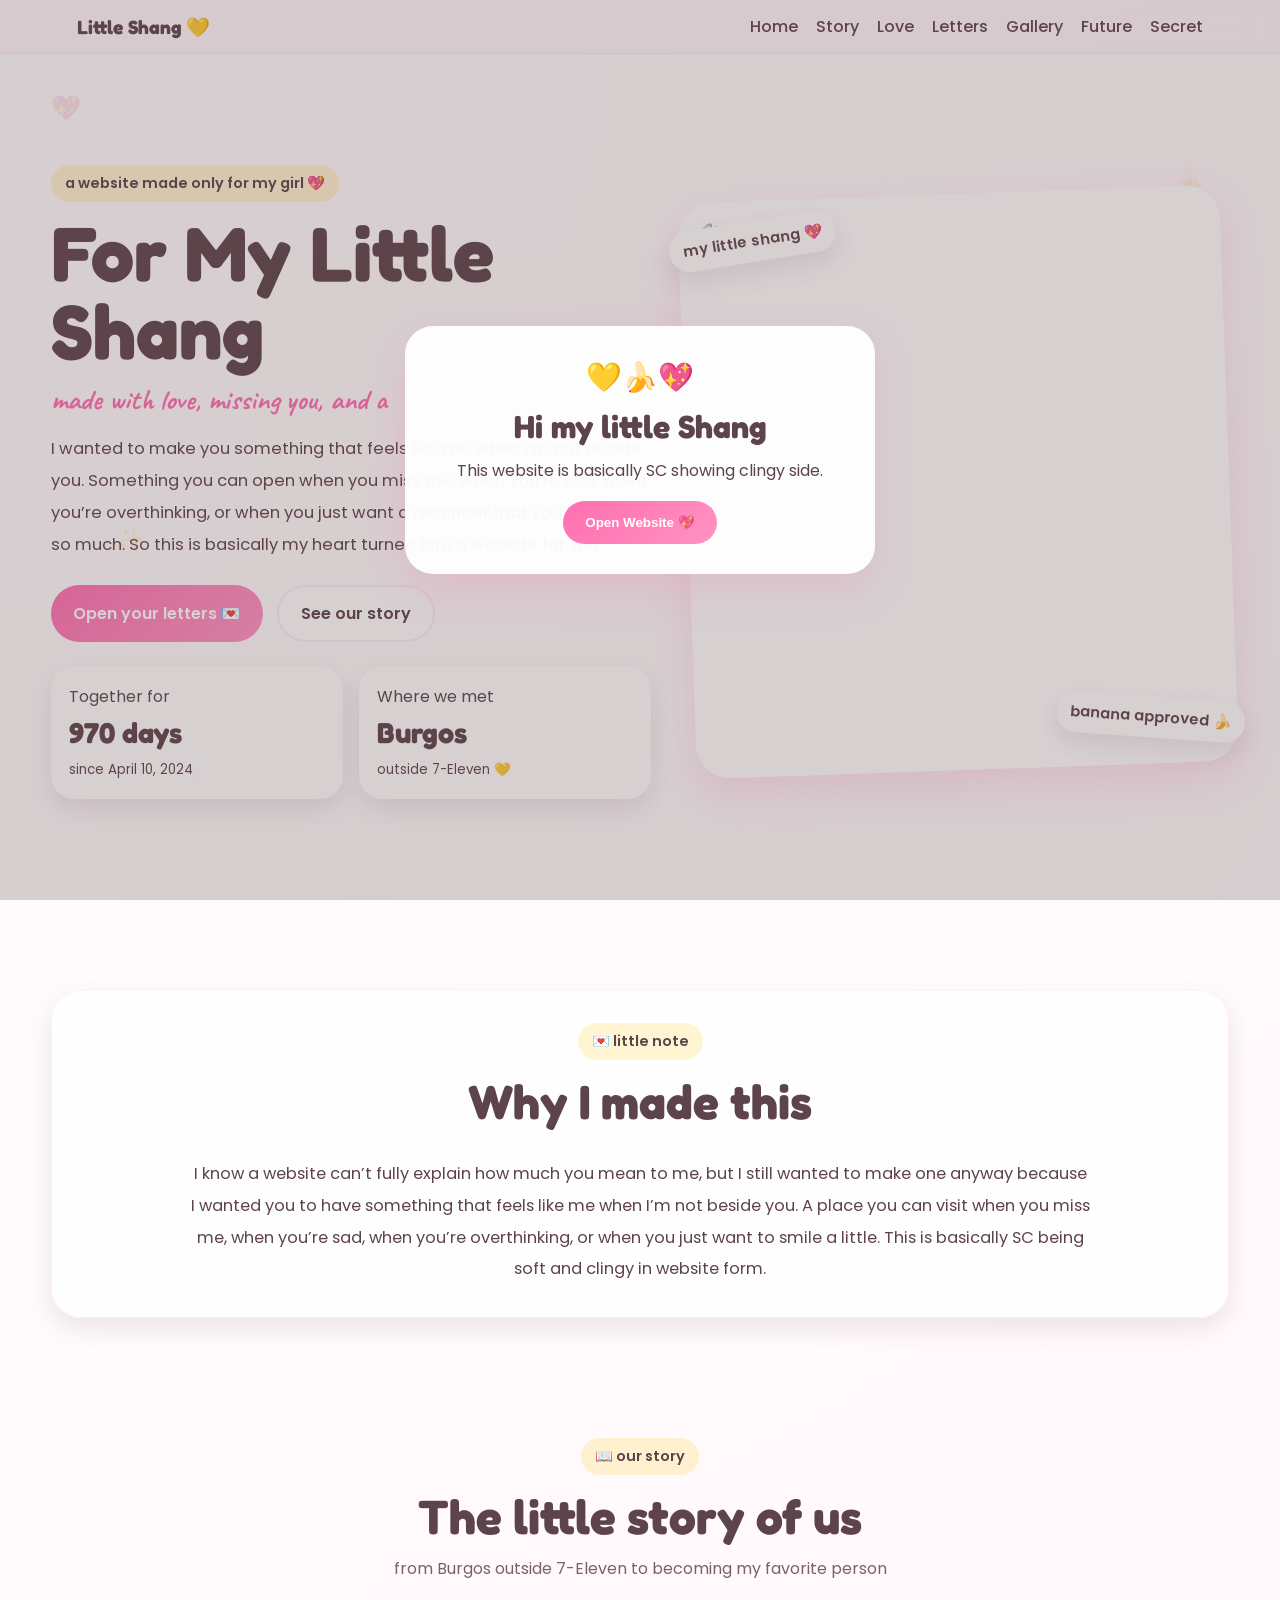
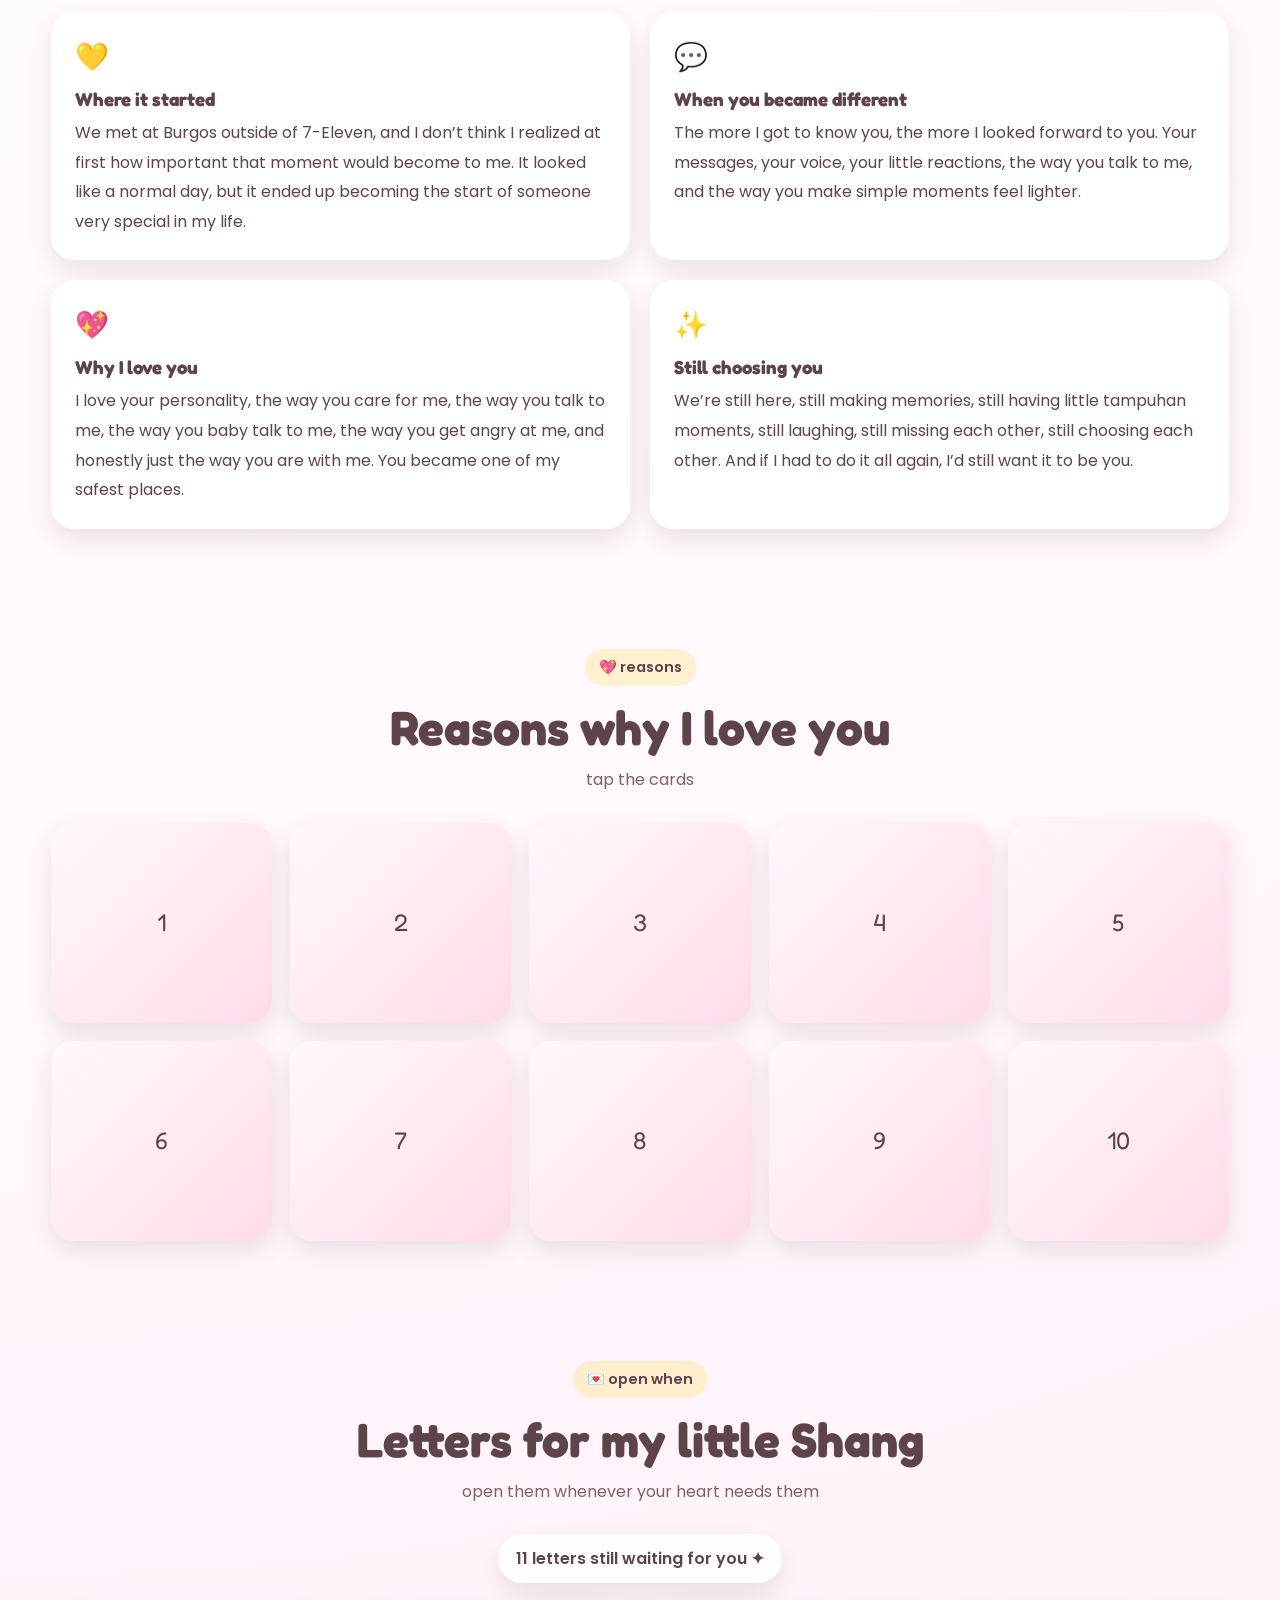
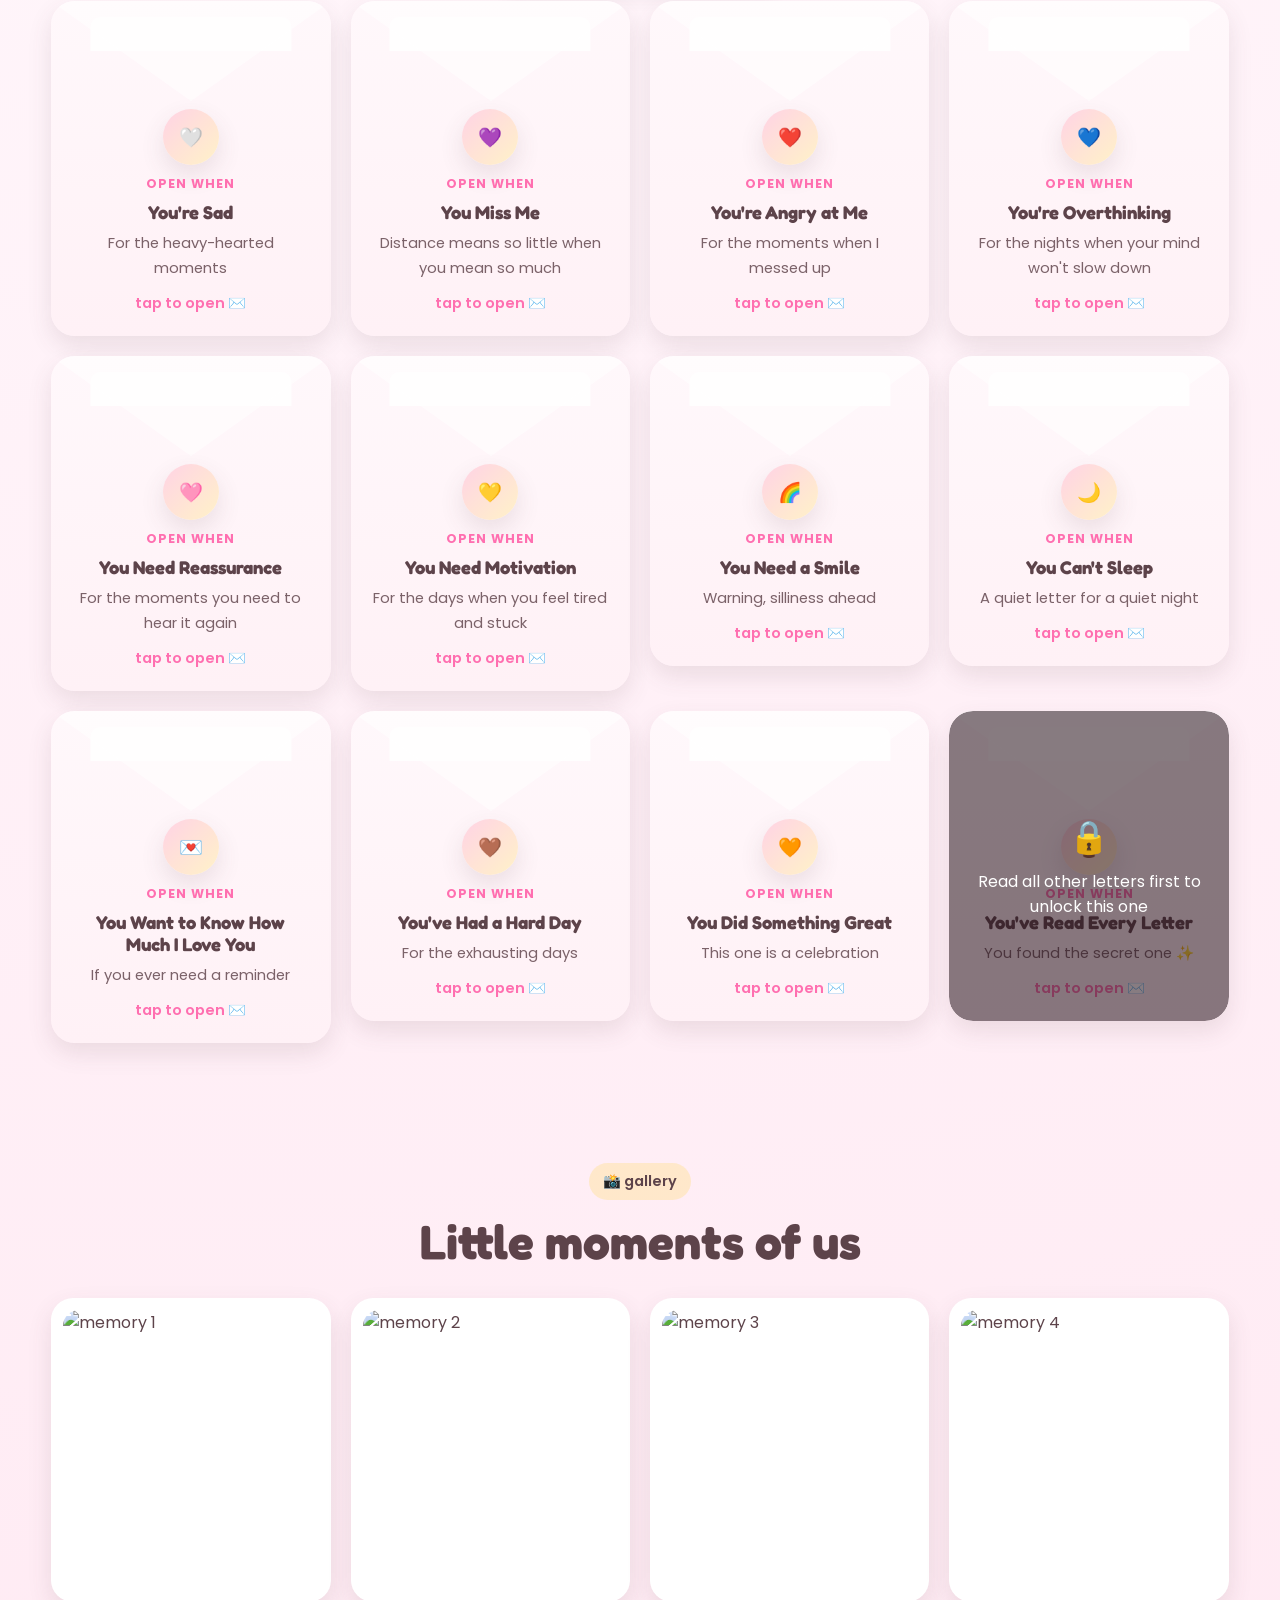
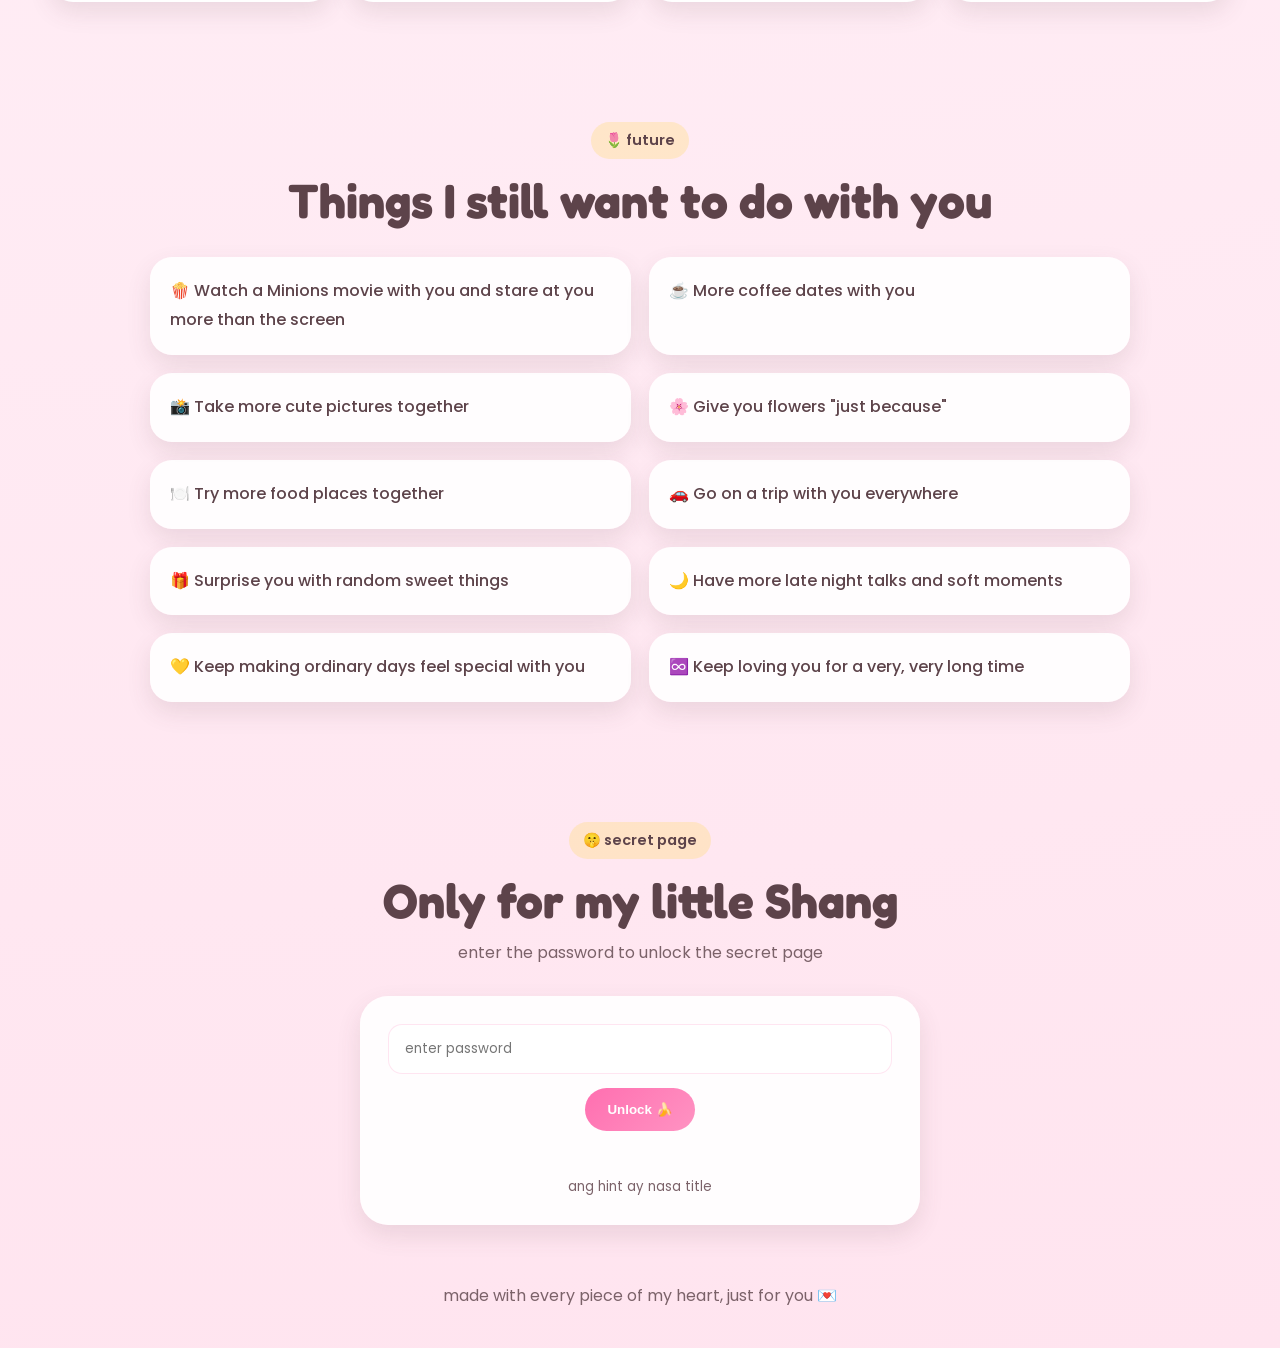
==== index.html @ d2024011 "Add files via upload" ====
<!DOCTYPE html>
<html lang="en">
<head>
  <meta charset="UTF-8" />
  <meta name="viewport" content="width=device-width, initial-scale=1.0" />
  <title>For My Little Shang 💖</title>

  <link rel="preconnect" href="https://fonts.googleapis.com">
  <link rel="preconnect" href="https://fonts.gstatic.com" crossorigin>
  <link href="https://fonts.googleapis.com/css2?family=Fredoka:wght@400;500;600;700&family=Poppins:wght@300;400;500;600;700&family=Caveat:wght@600;700&display=swap" rel="stylesheet">

  <link rel="stylesheet" href="style.css" />
</head>
<body>

  <!-- LOADER -->
  <div id="loader">
    <div class="loader-card">
      <div class="loader-emoji">💖🍌✨</div>
      <h1>For My Little Shang</h1>
      <p>loading a clingy website...</p>
      <div class="loader-bar">
        <span id="loaderProgress"></span>
      </div>
    </div>
  </div>

  <!-- floating bg -->
  <div id="falling-container"></div>
  <div class="float-item f1">💖</div>
  <div class="float-item f2">🍌</div>
  <div class="float-item f3">✨</div>
  <div class="float-item f4">💛</div>
  <div class="float-item f5">💌</div>

  <!-- popup -->
  <div class="welcome-overlay" id="welcomeOverlay">
    <div class="welcome-card">
      <div class="welcome-top">💛🍌💖</div>
      <h2>Hi my little Shang</h2>
      <p id="welcomeText">
        I made this little place for you so you can come back here whenever you miss me, need comfort, or just want to feel loved for a while.
      </p>
      <button id="openSiteBtn" class="btn btn-primary">Open Website 💖</button>
    </div>
  </div>

  <!-- NAV -->
  <header class="navbar">
    <div class="logo">Little Shang 💛</div>
    <nav>
      <a href="#home">Home</a>
      <a href="#story">Story</a>
      <a href="#love">Love</a>
      <a href="#letters">Letters</a>
      <a href="#gallery">Gallery</a>
      <a href="#future">Future</a>
      <a href="#secretGate">Secret</a>
    </nav>
  </header>

  <!-- HERO -->
  <section class="hero section" id="home">
    <div class="hero-left">
      <p class="eyebrow">a website made only for my girl 💖</p>
      <h1>For My Little Shang</h1>
      <h3 id="typedLine" class="typed-line"></h3>

      <p class="hero-text">
        I wanted to make you something that feels like me when I’m not beside you.
        Something you can open when you miss me, when you’re sad, when you’re overthinking,
        or when you just want a reminder that you’re loved so much.
        So this is basically my heart turned into a website for you.
      </p>

      <div class="hero-buttons">
        <a href="#letters" class="btn btn-primary">Open your letters 💌</a>
        <a href="#story" class="btn btn-secondary">See our story</a>
      </div>

      <div class="hero-stats">
        <div class="stat-card">
          <p>Together for</p>
          <h2 id="daysCounter">0</h2>
          <small>since April 10, 2024</small>
        </div>
        <div class="stat-card">
          <p>Where we met</p>
          <h2>Burgos</h2>
          <small>outside 7-Eleven 💛</small>
        </div>
      </div>
    </div>

    <div class="hero-right">
      <div class="hero-photo-card">
        <img src="hero.jpg" alt="Shang and SC">
        <div class="sticker s1">my little shang 💖</div>
        <div class="sticker s2">banana approved 🍌</div>
      </div>
    </div>
  </section>

  <!-- LOVE NOTE -->
  <section class="section">
    <div class="glass-note reveal">
      <div class="section-heading center">
        <span>💌 little note</span>
        <h2>Why I made this</h2>
      </div>
      <p>
        I know a website can’t fully explain how much you mean to me, but I still wanted to make one anyway
        because I wanted you to have something that feels like me when I’m not beside you.
        A place you can visit when you miss me, when you’re sad, when you’re overthinking,
        or when you just want to smile a little.
        This is basically SC being soft and clingy in website form.
      </p>
    </div>
  </section>

  <!-- STORY -->
  <section class="section" id="story">
    <div class="section-heading center">
      <span>📖 our story</span>
      <h2>The little story of us</h2>
      <p>from Burgos outside 7-Eleven to becoming my favorite person</p>
    </div>

    <div class="story-grid">
      <div class="story-card reveal">
        <div class="story-icon">💛</div>
        <h3>Where it started</h3>
        <p>
          We met at Burgos outside of 7-Eleven, and I don’t think I realized at first how important that moment would become to me.
          It looked like a normal day, but it ended up becoming the start of someone very special in my life.
        </p>
      </div>

      <div class="story-card reveal">
        <div class="story-icon">💬</div>
        <h3>When you became different</h3>
        <p>
          The more I got to know you, the more I looked forward to you. Your messages, your voice,
          your little reactions, the way you talk to me, and the way you make simple moments feel lighter.
        </p>
      </div>

      <div class="story-card reveal">
        <div class="story-icon">💖</div>
        <h3>Why I love you</h3>
        <p>
          I love your personality, the way you care for me, the way you talk to me,
          the way you baby talk to me, the way you get angry at me, and honestly
          just the way you are with me. You became one of my safest places.
        </p>
      </div>

      <div class="story-card reveal">
        <div class="story-icon">✨</div>
        <h3>Still choosing you</h3>
        <p>
          We’re still here, still making memories, still having little tampuhan moments,
          still laughing, still missing each other, still choosing each other.
          And if I had to do it all again, I’d still want it to be you.
        </p>
      </div>
    </div>
  </section>

  <!-- LOVE REASONS -->
  <section class="section" id="love">
    <div class="section-heading center">
      <span>💖 reasons</span>
      <h2>Reasons why I love you</h2>
      <p>tap the cards</p>
    </div>

    <div class="reasons-grid">
      <div class="flip-card"><div class="flip-inner"><div class="flip-front">1</div><div class="flip-back">I love your personality and the way you naturally make everything feel softer and more special.</div></div></div>
      <div class="flip-card"><div class="flip-inner"><div class="flip-front">2</div><div class="flip-back">I love the way you talk to me. Even simple conversations with you can fix my mood.</div></div></div>
      <div class="flip-card"><div class="flip-inner"><div class="flip-front">3</div><div class="flip-back">I love the way you care for me and make me feel looked after in ways I never forget.</div></div></div>
      <div class="flip-card"><div class="flip-inner"><div class="flip-front">4</div><div class="flip-back">I love your baby talk because it instantly makes me smile no matter what kind of day I’m having.</div></div></div>
      <div class="flip-card"><div class="flip-inner"><div class="flip-front">5</div><div class="flip-back">I love how real you are with me, even when you get angry at me, because it shows how much you care.</div></div></div>
      <div class="flip-card"><div class="flip-inner"><div class="flip-front">6</div><div class="flip-back">I love your little moods, habits, reactions, and all the tiny things that make you you.</div></div></div>
      <div class="flip-card"><div class="flip-inner"><div class="flip-front">7</div><div class="flip-back">I love how you make me feel wanted, loved, comforted, and at home all at once.</div></div></div>
      <div class="flip-card"><div class="flip-inner"><div class="flip-front">8</div><div class="flip-back">I love how naturally you became one of the most important people in my life.</div></div></div>
      <div class="flip-card"><div class="flip-inner"><div class="flip-front">9</div><div class="flip-back">I love the way you stay in my head all day without even trying.</div></div></div>
      <div class="flip-card"><div class="flip-inner"><div class="flip-front">10</div><div class="flip-back">I just love how you are to me, and I don’t think I’ll ever get tired of loving that.</div></div></div>
    </div>
  </section>

  <!-- LETTERS -->
  <section class="section" id="letters">
    <div class="section-heading center">
      <span>💌 open when</span>
      <h2>Letters for my little Shang</h2>
      <p>open them whenever your heart needs them</p>
    </div>

    <div class="letters-topbar">
      <p class="letters-remaining" id="lettersRemaining"></p>
    </div>

    <div class="envelopes-grid" id="envelopesGrid"></div>
  </section>

  <!-- LETTER MODAL -->
  <div class="modal-overlay" id="modal" role="dialog" aria-modal="true">
    <div class="letter-paper" id="letterPaper">
      <button class="letter-close" id="modalClose" aria-label="Close">✕</button>
      <p class="letter-date" id="letterDate"></p>
      <span class="letter-emoji" id="letterEmoji"></span>
      <h2 class="letter-heading" id="modalHeading"></h2>
      <div class="letter-body" id="letterBody"></div>
      <p class="letter-sign" id="letterSign"></p>
      <p class="letter-ps" id="letterPs"></p>
    </div>
  </div>

  <!-- GALLERY -->
  <section class="section" id="gallery">
    <div class="section-heading center">
      <span>📸 gallery</span>
      <h2>Little moments of us</h2>
      
    </div>

    <div class="gallery-grid">
      <div class="photo-card reveal"><img src="gallery1.jpg" alt="memory 1"></div>
      <div class="photo-card reveal"><img src="gallery2.jpg" alt="memory 2"></div>
      <div class="photo-card reveal"><img src="gallery3.jpg" alt="memory 3"></div>
      <div class="photo-card reveal"><img src="gallery4.jpg" alt="memory 4"></div>
    </div>
  </section>

  <!-- LIGHTBOX -->
  <div class="lightbox" id="lightbox">
    <button class="lightbox-close" id="lightboxClose">&times;</button>
    <img id="lightboxImg" src="" alt="preview">
  </div>

  <!-- FUTURE -->
  <section class="section" id="future">
    <div class="section-heading center">
      <span>🌷 future</span>
      <h2>Things I still want to do with you</h2>
    </div>

    <div class="future-grid">
      <div class="future-card">🍿 Watch a Minions movie with you and stare at you more than the screen</div>
      <div class="future-card">☕ More coffee dates with you</div>
      <div class="future-card">📸 Take more cute pictures together</div>
      <div class="future-card">🌸 Give you flowers "just because"</div>
      <div class="future-card">🍽️ Try more food places together</div>
      <div class="future-card">🚗 Go on a trip with you everywhere</div>
      <div class="future-card">🎁 Surprise you with random sweet things</div>
      <div class="future-card">🌙 Have more late night talks and soft moments</div>
      <div class="future-card">💛 Keep making ordinary days feel special with you</div>
      <div class="future-card">♾️ Keep loving you for a very, very long time</div>
    </div>
  </section>

  <!-- SECRET GATE -->
  <section class="section" id="secretGate">
    <div class="section-heading center">
      <span>🤫 secret page</span>
      <h2>Only for my little Shang</h2>
      <p>enter the password to unlock the secret page</p>
    </div>

    <div class="secret-gate reveal">
      <input type="password" id="secretPassword" placeholder="enter password">
      <button id="unlockSecretBtn" class="btn btn-primary">Unlock 🍌</button>
      <p id="secretMessage"></p>
      <small class="hint">ang hint ay nasa title</small>
    </div>
  </section>

  <footer class="footer">
    <p>made with every piece of my heart, just for you 💌</p>
  </footer>

  <script src="script.js"></script>
</body>
</html>
---- style.css ----
:root{
  --bg1:#fff8fc;
  --bg2:#ffe4ef;
  --pink:#ff6fb0;
  --pink2:#ff93c2;
  --pink3:#ffd7e7;
  --pink4:#fff0f6;
  --yellow:#ffd84d;
  --yellow2:#fff1a3;
  --brown:#5d434a;
  --brown2:#7b6269;
  --white:#ffffff;
  --shadow:0 16px 40px rgba(255,111,176,.18);
  --shadow-soft:0 10px 24px rgba(93,67,74,.12);
  --radius-xl:32px;
  --radius-lg:24px;
  --radius-md:18px;
}

*{margin:0;padding:0;box-sizing:border-box}
html{scroll-behavior:smooth}
body{
  font-family:'Poppins',sans-serif;
  color:var(--brown);
  background:
    radial-gradient(circle at top left,#fffdfd 0%,var(--bg1) 40%,var(--bg2) 100%);
  overflow-x:hidden;
  min-height:100vh;
  position:relative;
  cursor: url('data:image/svg+xml;utf8,<svg xmlns="http://www.w3.org/2000/svg" width="32" height="32" viewBox="0 0 24 24"><path fill="%23e91e63" d="M12 21.35l-1.45-1.32C5.4 15.36 2 12.28 2 8.5 2 5.42 4.42 3 7.5 3c1.74 0 3.41.81 4.5 2.09C13.09 3.81 14.76 3 16.5 3 19.58 3 22 5.42 22 8.5c0 3.78-3.4 6.86-8.55 11.54L12 21.35z"/></svg>') 16 16, auto;
}

/* loader */
#loader{
  position:fixed;
  inset:0;
  background:linear-gradient(135deg,#fff8fc,#ffe7f2);
  display:flex;
  align-items:center;
  justify-content:center;
  z-index:3000;
  transition:.45s ease;
}
#loader.hide{opacity:0;visibility:hidden}
.loader-card{
  width:min(420px,90%);
  background:rgba(255,255,255,.95);
  box-shadow:var(--shadow);
  border-radius:28px;
  padding:30px 24px;
  text-align:center;
}
.loader-emoji{font-size:2rem;margin-bottom:10px}
.loader-card h1{
  font-family:'Fredoka',sans-serif;
  font-size:2rem;
  margin-bottom:8px;
}
.loader-card p{margin-bottom:18px}
.loader-bar{
  width:100%;
  height:12px;
  background:#ffe8f1;
  border-radius:999px;
  overflow:hidden;
}
.loader-bar span{
  display:block;
  width:0%;
  height:100%;
  background:linear-gradient(90deg,var(--pink),var(--yellow));
  border-radius:999px;
}

/* welcome popup */
.welcome-overlay{
  position:fixed;
  inset:0;
  background:rgba(93,67,74,.25);
  display:flex;
  align-items:center;
  justify-content:center;
  z-index:2000;
  padding:20px;
}
.welcome-card{
  width:min(470px,100%);
  background:rgba(255,255,255,.96);
  box-shadow:var(--shadow);
  border-radius:28px;
  padding:30px 24px;
  text-align:center;
}
.welcome-top{font-size:1.8rem;margin-bottom:8px}
.welcome-card h2{
  font-family:'Fredoka',sans-serif;
  font-size:2rem;
  margin-bottom:10px;
}
.welcome-card p{line-height:1.85;margin-bottom:16px}

/* floating bg */
#falling-container{
  position:fixed;
  inset:0;
  pointer-events:none;
  overflow:hidden;
  z-index:0;
}
.float-item{
  position:fixed;
  opacity:.16;
  pointer-events:none;
  z-index:0;
  font-size:24px;
  animation:floatY 7s ease-in-out infinite;
}
.f1{top:10%;left:4%}
.f2{top:18%;right:6%;animation-delay:1s}
.f3{top:58%;left:9%;animation-delay:2s}
.f4{bottom:18%;right:9%;animation-delay:3s}
.f5{bottom:12%;left:14%;animation-delay:1.4s}

.fall{
  position:absolute;
  top:-30px;
  opacity:.65;
  animation:fallDown linear forwards;
}

@keyframes floatY{
  0%,100%{transform:translateY(0) rotate(0)}
  50%{transform:translateY(-16px) rotate(7deg)}
}
@keyframes fallDown{
  to{
    transform:translateY(110vh) rotate(360deg);
    opacity:.15;
  }
}

/* nav */
.navbar{
  position:sticky;
  top:0;
  z-index:100;
  display:flex;
  justify-content:space-between;
  align-items:center;
  gap:18px;
  padding:14px 6%;
  background:rgba(255,245,250,.82);
  backdrop-filter:blur(12px);
  border-bottom:1px solid rgba(255,111,176,.12);
}
.logo{
  font-family:'Fredoka',sans-serif;
  font-size:1.2rem;
  font-weight:700;
}
.navbar nav{
  display:flex;
  flex-wrap:wrap;
  gap:18px;
}
.navbar nav a{
  text-decoration:none;
  color:var(--brown);
  font-weight:500;
}
.navbar nav a:hover{color:var(--pink)}

/* generic */
.section{
  width:min(1180px,92%);
  margin:0 auto;
  padding:90px 0 30px;
  position:relative;
  z-index:1;
}
.section-heading{margin-bottom:28px}
.section-heading.center{text-align:center}
.section-heading span,.eyebrow{
  display:inline-block;
  padding:8px 14px;
  border-radius:999px;
  background:rgba(255,216,77,.25);
  font-weight:600;
  font-size:.9rem;
  margin-bottom:12px;
}
.section-heading h2{
  font-family:'Fredoka',sans-serif;
  font-size:clamp(2rem,4vw,3rem);
  margin-bottom:10px;
}
.section-heading p{
  max-width:720px;
  margin:0 auto;
  line-height:1.8;
  color:var(--brown2);
}
.btn{
  border:none;
  text-decoration:none;
  cursor:pointer;
  padding:14px 22px;
  border-radius:999px;
  font-weight:600;
  transition:.2s ease;
  display:inline-flex;
  align-items:center;
  justify-content:center;
}
.btn:hover{transform:translateY(-2px)}
.btn-primary{
  background:linear-gradient(135deg,var(--pink),var(--pink2));
  color:#fff;
}
.btn-secondary{
  background:#fff;
  color:var(--brown);
  border:2px solid rgba(255,111,176,.14);
}

/* hero */
.hero{
  min-height:94vh;
  display:grid;
  grid-template-columns:1.05fr .95fr;
  gap:36px;
  align-items:center;
  padding-top:40px;
}
.hero-left h1{
  font-family:'Fredoka',sans-serif;
  font-size:clamp(3rem,6vw,5rem);
  line-height:1.02;
  margin-bottom:10px;
}
.typed-line{
  min-height:38px;
  color:var(--pink);
  font-family:'Caveat',cursive;
  font-size:1.8rem;
  margin-bottom:14px;
}
.hero-text{
  line-height:1.95;
  font-size:1.03rem;
  max-width:680px;
}
.hero-buttons{
  display:flex;
  flex-wrap:wrap;
  gap:14px;
  margin:24px 0;
}
.hero-stats{
  display:flex;
  flex-wrap:wrap;
  gap:16px;
}
.stat-card{
  flex:1 1 220px;
  background:rgba(255,255,255,.88);
  box-shadow:var(--shadow-soft);
  border-radius:24px;
  padding:18px;
}
.stat-card h2{
  font-family:'Fredoka',sans-serif;
  font-size:1.8rem;
  margin:6px 0;
}
.hero-photo-card{
  position:relative;
  background:rgba(255,255,255,.88);
  padding:18px;
  border-radius:34px;
  box-shadow:var(--shadow);
  transform:rotate(-2deg);
}
.hero-photo-card img{
  width:100%;
  height:540px;
  object-fit:cover;
  display:block;
  border-radius:24px;
}
.sticker{
  position:absolute;
  background:#fff;
  box-shadow:var(--shadow-soft);
  border-radius:999px;
  padding:10px 14px;
  font-size:.92rem;
  font-weight:600;
}
.s1{top:20px;left:-10px;transform:rotate(-7deg)}
.s2{bottom:26px;right:-8px;transform:rotate(6deg)}

/* glass note */
.glass-note{
  background:rgba(255,255,255,.8);
  border:1px solid rgba(255,111,176,.1);
  box-shadow:var(--shadow-soft);
  border-radius:30px;
  padding:32px;
}
.glass-note p{
  line-height:1.95;
  font-size:1.02rem;
  text-align:center;
  max-width:900px;
  margin:0 auto;
}

/* story */
.story-grid{
  display:grid;
  grid-template-columns:repeat(2,1fr);
  gap:20px;
}
.story-card{
  background:rgba(255,255,255,.9);
  box-shadow:var(--shadow-soft);
  border-radius:24px;
  padding:24px;
}
.story-icon{font-size:1.7rem;margin-bottom:10px}
.story-card h3{
  font-family:'Fredoka',sans-serif;
  margin-bottom:8px;
}
.story-card p{line-height:1.85}

/* reasons */
.reasons-grid{
  display:grid;
  grid-template-columns:repeat(5,1fr);
  gap:18px;
}
.flip-card{perspective:1000px;min-height:200px;cursor:pointer}
.flip-inner{
  position:relative;
  width:100%;
  height:100%;
  min-height:200px;
  transition:transform .7s;
  transform-style:preserve-3d;
}
.flip-card.flipped .flip-inner{transform:rotateY(180deg)}
.flip-front,.flip-back{
  position:absolute;
  inset:0;
  border-radius:22px;
  padding:20px;
  display:flex;
  align-items:center;
  justify-content:center;
  text-align:center;
  backface-visibility:hidden;
  box-shadow:var(--shadow-soft);
}
.flip-front{
  background:linear-gradient(135deg,#fff8fb,#ffdceb);
  font-family:'Fredoka',sans-serif;
  font-size:1.5rem;
}
.flip-back{
  background:#fff;
  transform:rotateY(180deg);
  line-height:1.75;
  font-weight:500;
  font-size:.95rem;
}

/* letters */
.letters-topbar{
  display:flex;
  justify-content:center;
  margin-bottom:18px;
}
.letters-remaining{
  background:rgba(255,255,255,.85);
  box-shadow:var(--shadow-soft);
  padding:12px 18px;
  border-radius:999px;
  font-weight:600;
}

/* envelopes */
.envelopes-grid{
  display:grid;
  grid-template-columns:repeat(4,1fr);
  gap:20px;
}
.envelope-card{
  position:relative;
  cursor:pointer;
  transition:.25s ease;
  min-height:250px;
  outline:none;
}
.envelope-card:hover{transform:translateY(-6px)}
.envelope-inner{
  position:relative;
  min-height:250px;
  border-radius:24px;
  padding:22px;
  box-shadow:var(--shadow-soft);
  overflow:hidden;
  background:linear-gradient(180deg,#fff8fb,#fff1f6);
}
.env-letter-peek{
  position:absolute;
  top:16px;
  left:50%;
  transform:translateX(-50%);
  width:72%;
  height:34px;
  background:rgba(255,255,255,.85);
  border-radius:10px 10px 0 0;
}
.env-flap-css{
  position:absolute;
  left:0; right:0; top:0;
  margin:auto;
  width:0;height:0;
  border-left:140px solid transparent;
  border-right:140px solid transparent;
  border-top:100px solid rgba(255,255,255,.58);
  transform-origin:top center;
  transition:.4s ease;
}
.envelope-card.is-opening .env-flap-css{
  transform:rotateX(180deg);
}
.env-body{
  position:relative;
  z-index:2;
  padding-top:86px;
}
.env-wax{
  width:56px;height:56px;
  border-radius:50%;
  margin:0 auto 10px;
  display:grid;
  place-items:center;
  font-size:1.2rem;
  background:linear-gradient(135deg,#ffd3e5,#fff2c8);
  box-shadow:var(--shadow-soft);
}
.env-label{
  text-align:center;
  font-size:.78rem;
  letter-spacing:.08em;
  text-transform:uppercase;
  color:var(--pink);
  font-weight:700;
  margin-bottom:8px;
}
.env-title{
  text-align:center;
  font-family:'Fredoka',sans-serif;
  font-size:1.15rem;
  margin-bottom:8px;
}
.env-teaser{
  text-align:center;
  line-height:1.7;
  color:var(--brown2);
  font-size:.92rem;
}
.env-click-hint{
  display:block;
  text-align:center;
  margin-top:12px;
  font-size:.9rem;
  font-weight:600;
  color:var(--pink);
}
.env-opened-stamp{
  position:absolute;
  top:12px;right:12px;
  background:rgba(255,111,176,.9);
  color:#fff;
  padding:4px 10px;
  border-radius:999px;
  font-size:.74rem;
  display:none;
}
.envelope-card.is-opened .env-opened-stamp{display:block}
.envelope-card.is-opened .envelope-inner{filter:saturate(.92) brightness(.98)}

.env-locked{
  position:absolute;
  inset:0;
  background:rgba(38,18,27,.55);
  display:flex;
  flex-direction:column;
  align-items:center;
  justify-content:center;
  gap:8px;
  border-radius:24px;
  z-index:5;
  transition:.35s ease;
}
.env-locked-icon{font-size:2rem}
.env-locked-text{
  color:#fff;
  text-align:center;
  padding:0 18px;
  line-height:1.6;
}

/* modal */
.modal-overlay{
  position:fixed;
  inset:0;
  background:rgba(0,0,0,.62);
  backdrop-filter:blur(8px);
  display:flex;
  align-items:center;
  justify-content:center;
  padding:20px;
  opacity:0;
  pointer-events:none;
  transition:.35s ease;
  z-index:1200;
}
.modal-overlay.active{
  opacity:1;
  pointer-events:all;
}
.letter-paper{
  width:min(760px,100%);
  max-height:88vh;
  overflow-y:auto;
  background:#fffdfd;
  border-radius:28px;
  box-shadow:var(--shadow);
  padding:32px 28px;
  position:relative;
  transform:translateY(30px) scale(.96);
  transition:.35s ease;
}
.modal-overlay.active .letter-paper{
  transform:translateY(0) scale(1);
}
.letter-close{
  position:absolute;
  top:12px;
  right:16px;
  border:none;
  background:transparent;
  font-size:2rem;
  cursor:pointer;
}
.letter-date{
  color:var(--brown2);
  margin-bottom:10px;
}
.letter-emoji{
  font-size:2rem;
  display:block;
  margin-bottom:10px;
}
.letter-heading{
  font-family:'Fredoka',sans-serif;
  font-size:2rem;
  margin-bottom:14px;
}
.letter-quote{
  padding:14px 18px;
  border-radius:18px;
  background:#fff6fa;
  color:var(--pink);
  font-style:italic;
  margin-bottom:16px;
}
.letter-body p{
  line-height:1.95;
  margin-bottom:14px;
}
.letter-sign{
  margin-top:18px;
  font-family:'Fredoka',sans-serif;
  font-weight:700;
}
.letter-ps{
  margin-top:12px;
  color:var(--brown2);
  line-height:1.8;
}

/* gallery */
.gallery-grid{
  display:grid;
  grid-template-columns:repeat(4,1fr);
  gap:20px;
}
.photo-card{
  background:#fff;
  border-radius:22px;
  padding:12px;
  box-shadow:var(--shadow-soft);
  cursor:pointer;
  transition:.25s ease;
}
.photo-card:hover{transform:translateY(-5px) rotate(1deg)}
.photo-card img{
  width:100%;
  height:280px;
  object-fit:cover;
  display:block;
  border-radius:16px;
}
.lightbox{
  position:fixed;
  inset:0;
  background:rgba(0,0,0,.78);
  display:none;
  align-items:center;
  justify-content:center;
  padding:20px;
  z-index:1300;
}
.lightbox.show{display:flex}
.lightbox img{
  max-width:min(95vw,900px);
  max-height:88vh;
  border-radius:20px;
}
.lightbox-close{
  position:absolute;
  top:16px;
  right:24px;
  border:none;
  background:transparent;
  color:#fff;
  font-size:2.3rem;
  cursor:pointer;
}

/* future */
.future-grid{
  display:grid;
  grid-template-columns:repeat(2,1fr);
  gap:18px;
  max-width:980px;
  margin:0 auto;
}
.future-card{
  background:rgba(255,255,255,.9);
  box-shadow:var(--shadow-soft);
  border-radius:22px;
  padding:20px;
  line-height:1.8;
  font-weight:500;
  transition:.2s ease;
}
.future-card:hover{transform:translateY(-4px)}

/* secret gate */
.secret-gate{
  max-width:560px;
  margin:0 auto;
  background:rgba(255,255,255,.9);
  box-shadow:var(--shadow-soft);
  border-radius:28px;
  padding:28px;
  text-align:center;
}
.secret-gate input{
  width:100%;
  padding:14px 16px;
  border-radius:14px;
  border:1px solid rgba(255,111,176,.18);
  outline:none;
  margin-bottom:14px;
  font-family:'Poppins',sans-serif;
}
.secret-gate #secretMessage{
  margin-top:14px;
  min-height:24px;
  font-weight:500;
}
.hint{display:block;margin-top:8px;color:var(--brown2)}

/* footer */
.footer{
  padding:28px 20px 40px;
  text-align:center;
  color:var(--brown2);
}

/* secret page */
.secret-page{min-height:100vh}
.secret-wrap{
  width:min(980px,92%);
  margin:0 auto;
  padding:60px 0;
}
.secret-main{
  background:rgba(255,255,255,.92);
  box-shadow:var(--shadow);
  border-radius:34px;
  padding:34px;
  text-align:center;
}
.secret-main h1{
  font-family:'Fredoka',sans-serif;
  font-size:clamp(2.2rem,5vw,4rem);
  margin-bottom:10px;
}
.secret-sub{
  max-width:720px;
  margin:0 auto 24px;
  line-height:1.8;
}
.secret-image{
  width:min(100%,540px);
  height:360px;
  object-fit:cover;
  border-radius:24px;
  display:block;
  margin:0 auto 26px;
}
.secret-letter-box{
  background:#fffafc;
  border-radius:24px;
  padding:28px;
  box-shadow:var(--shadow-soft);
  text-align:left;
  margin-bottom:28px;
}
.secret-letter-box h2{
  font-family:'Fredoka',sans-serif;
  margin-bottom:12px;
}
.secret-letter-box p{line-height:1.9}
.coupon-grid{
  display:grid;
  grid-template-columns:repeat(3,1fr);
  gap:18px;
  margin-bottom:26px;
}
.coupon-card{
  background:linear-gradient(135deg,#fff8fb,#fff2c8);
  border-radius:22px;
  box-shadow:var(--shadow-soft);
  padding:22px;
}
.coupon-card h3{
  font-family:'Fredoka',sans-serif;
  margin-bottom:8px;
}
.coupon-card p{line-height:1.75}

/* reveal */
.reveal{
  opacity:0;
  transform:translateY(26px);
  transition:.7s ease;
}
.reveal.show{
  opacity:1;
  transform:translateY(0);
}

/* sparks */
.spark{
  position:fixed;
  z-index:1500;
  pointer-events:none;
  animation:sparkFly .9s ease forwards;
}
@keyframes sparkFly{
  0%{transform:translate(0,0) scale(.8);opacity:1}
  100%{transform:translate(var(--dx),var(--dy)) scale(1.4);opacity:0}
}

/* responsive */
@media (max-width:1100px){
  .reasons-grid{grid-template-columns:repeat(3,1fr)}
  .envelopes-grid{grid-template-columns:repeat(3,1fr)}
}
@media (max-width:980px){
  .hero{grid-template-columns:1fr}
  .gallery-grid{grid-template-columns:repeat(2,1fr)}
  .story-grid{grid-template-columns:1fr}
}
@media (max-width:860px){
  .future-grid,.coupon-grid,.reasons-grid,.envelopes-grid{grid-template-columns:repeat(2,1fr)}
}
@media (max-width:760px){
  .navbar{
    flex-direction:column;
    gap:10px;
    padding:14px 5%;
  }
  .navbar nav{justify-content:center;gap:12px}
  .gallery-grid,.future-grid,.coupon-grid,.reasons-grid,.envelopes-grid{grid-template-columns:1fr}
  .hero-photo-card img{height:400px}
  .section{padding-top:70px}
  .glass-note,.secret-main,.secret-gate,.letter-paper{padding:24px}
}
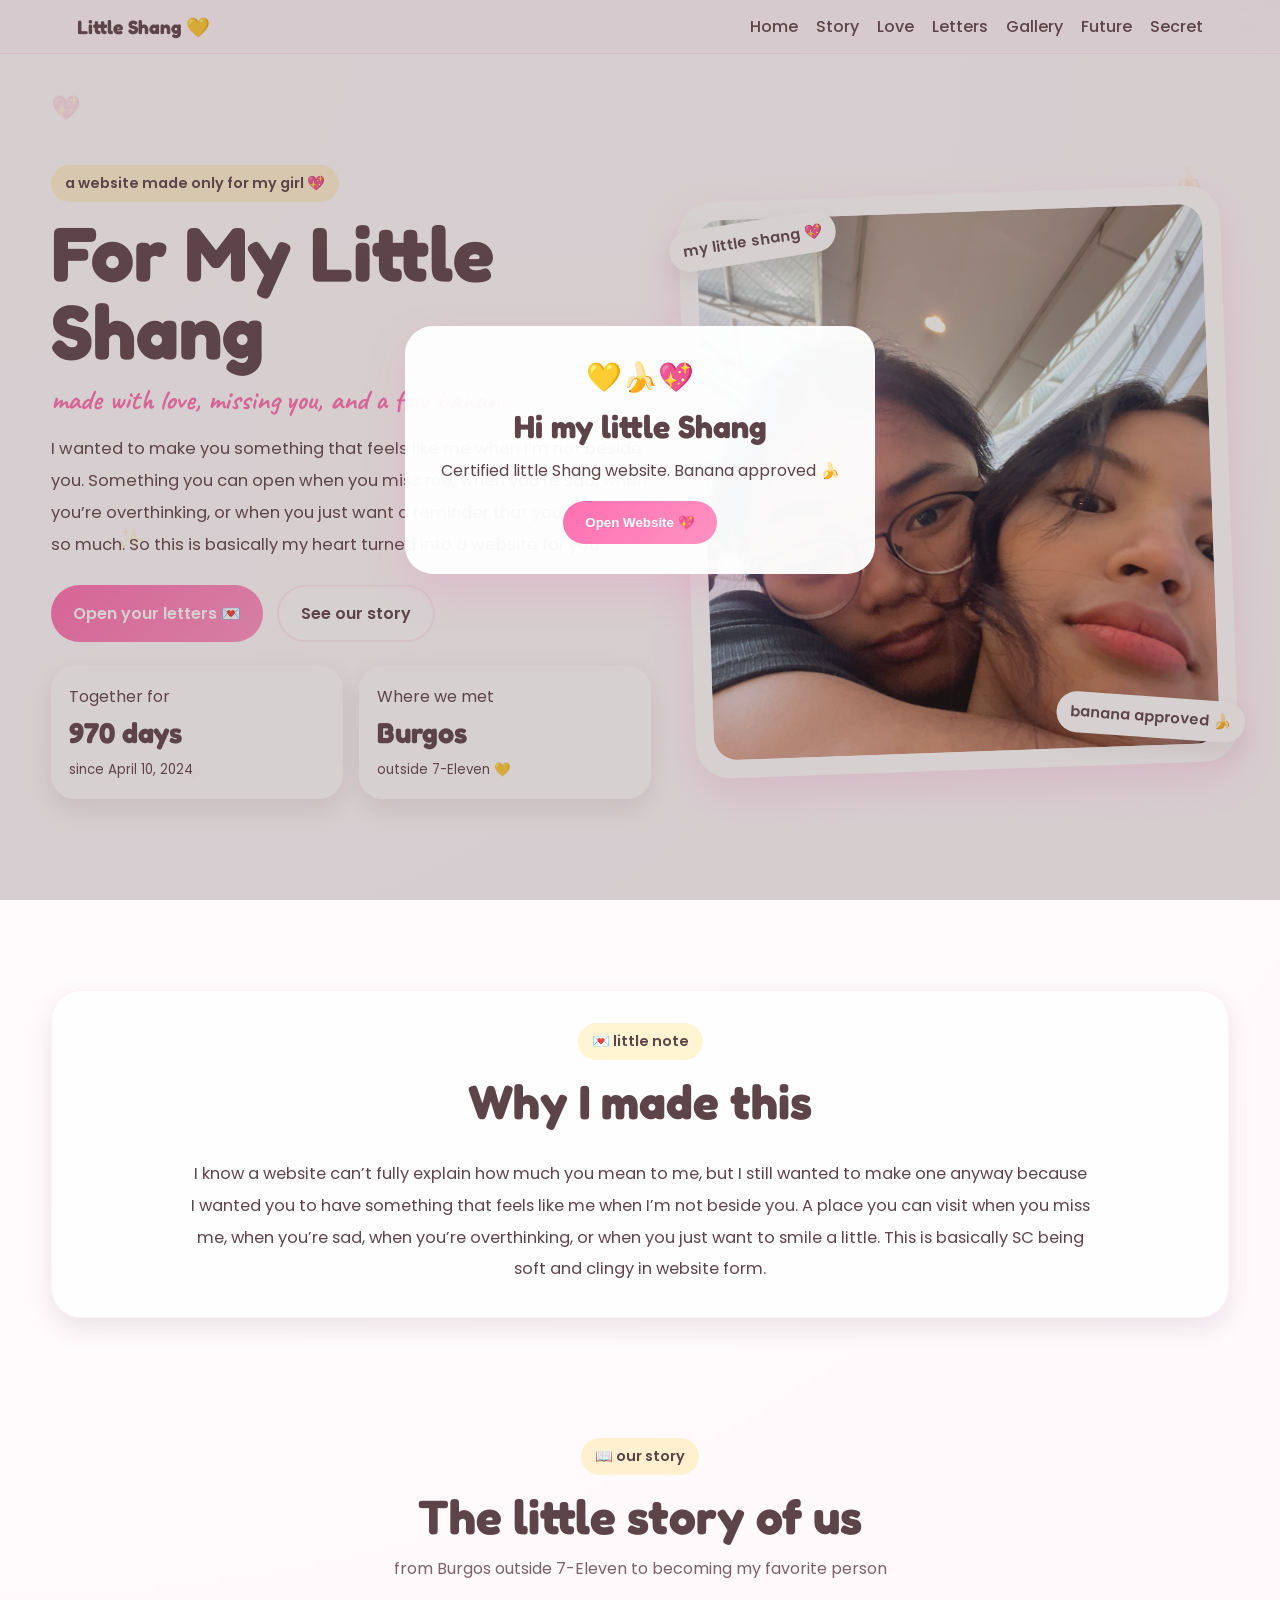
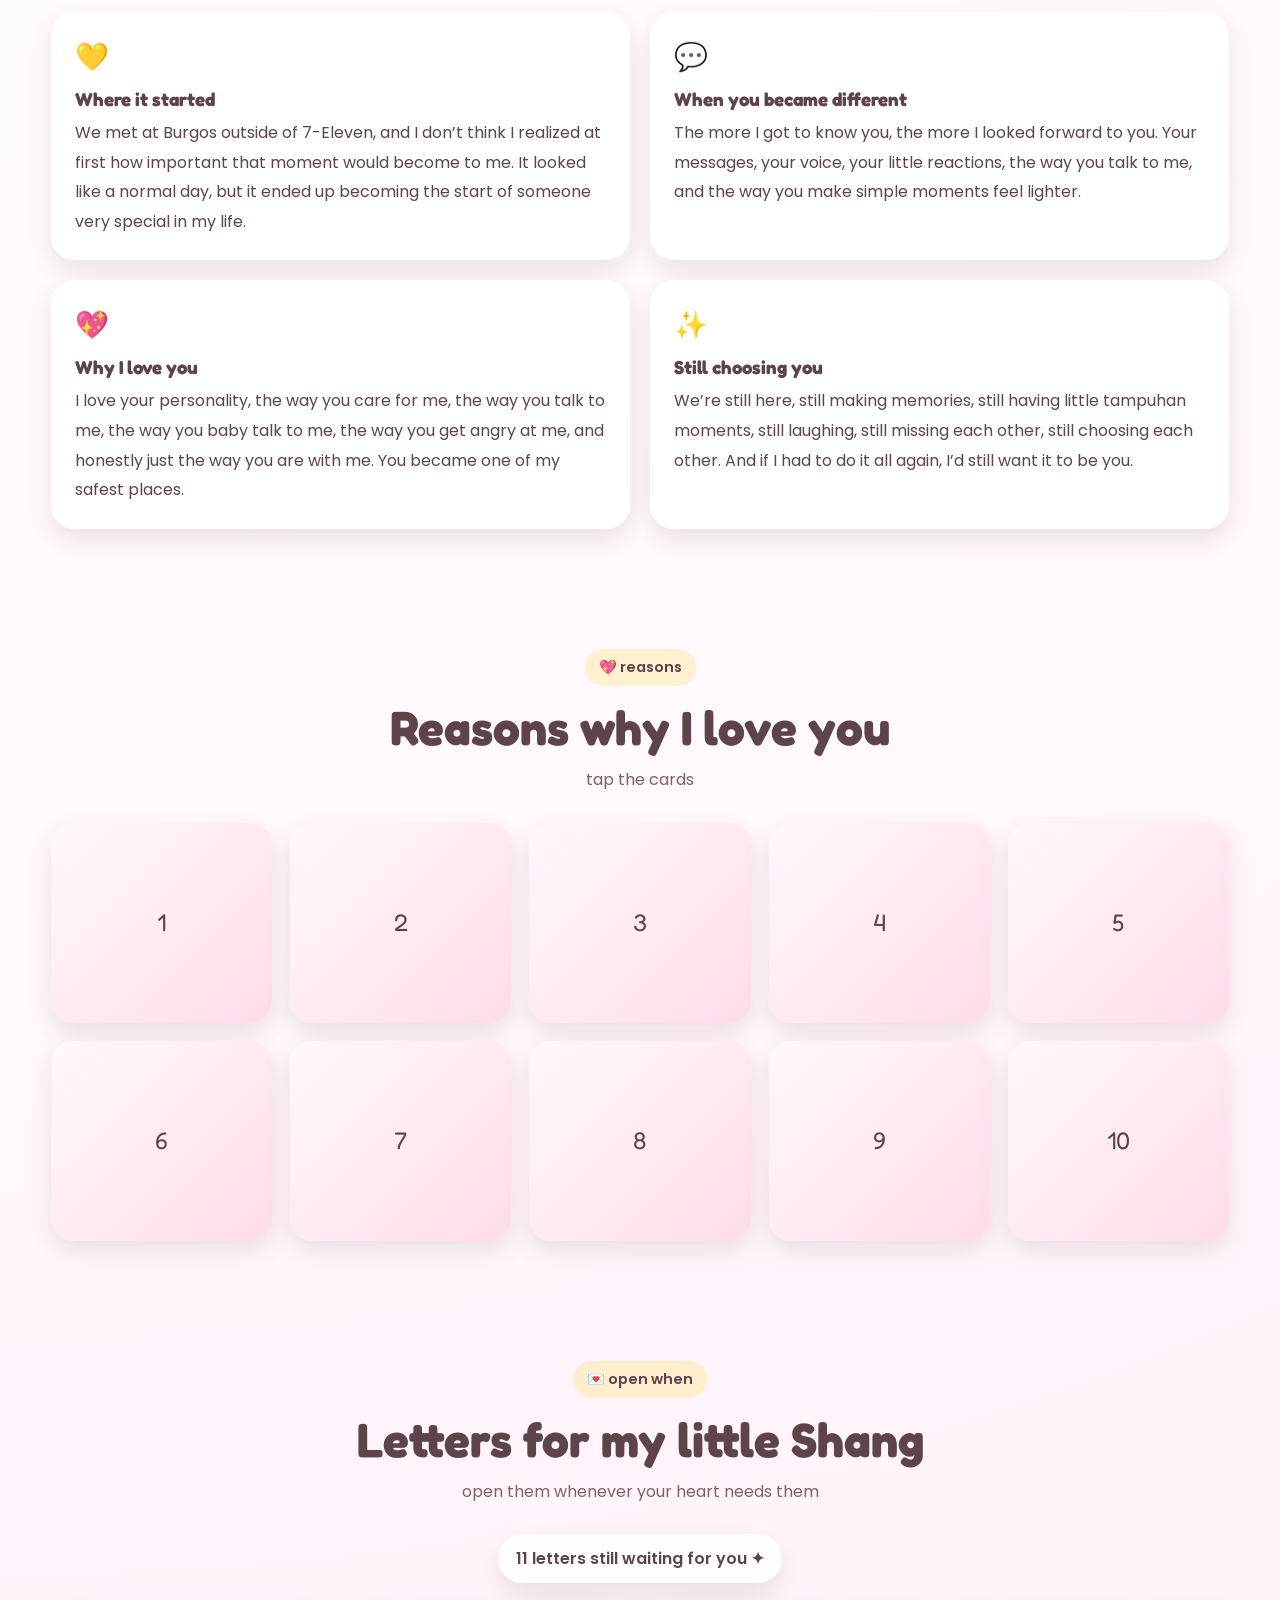
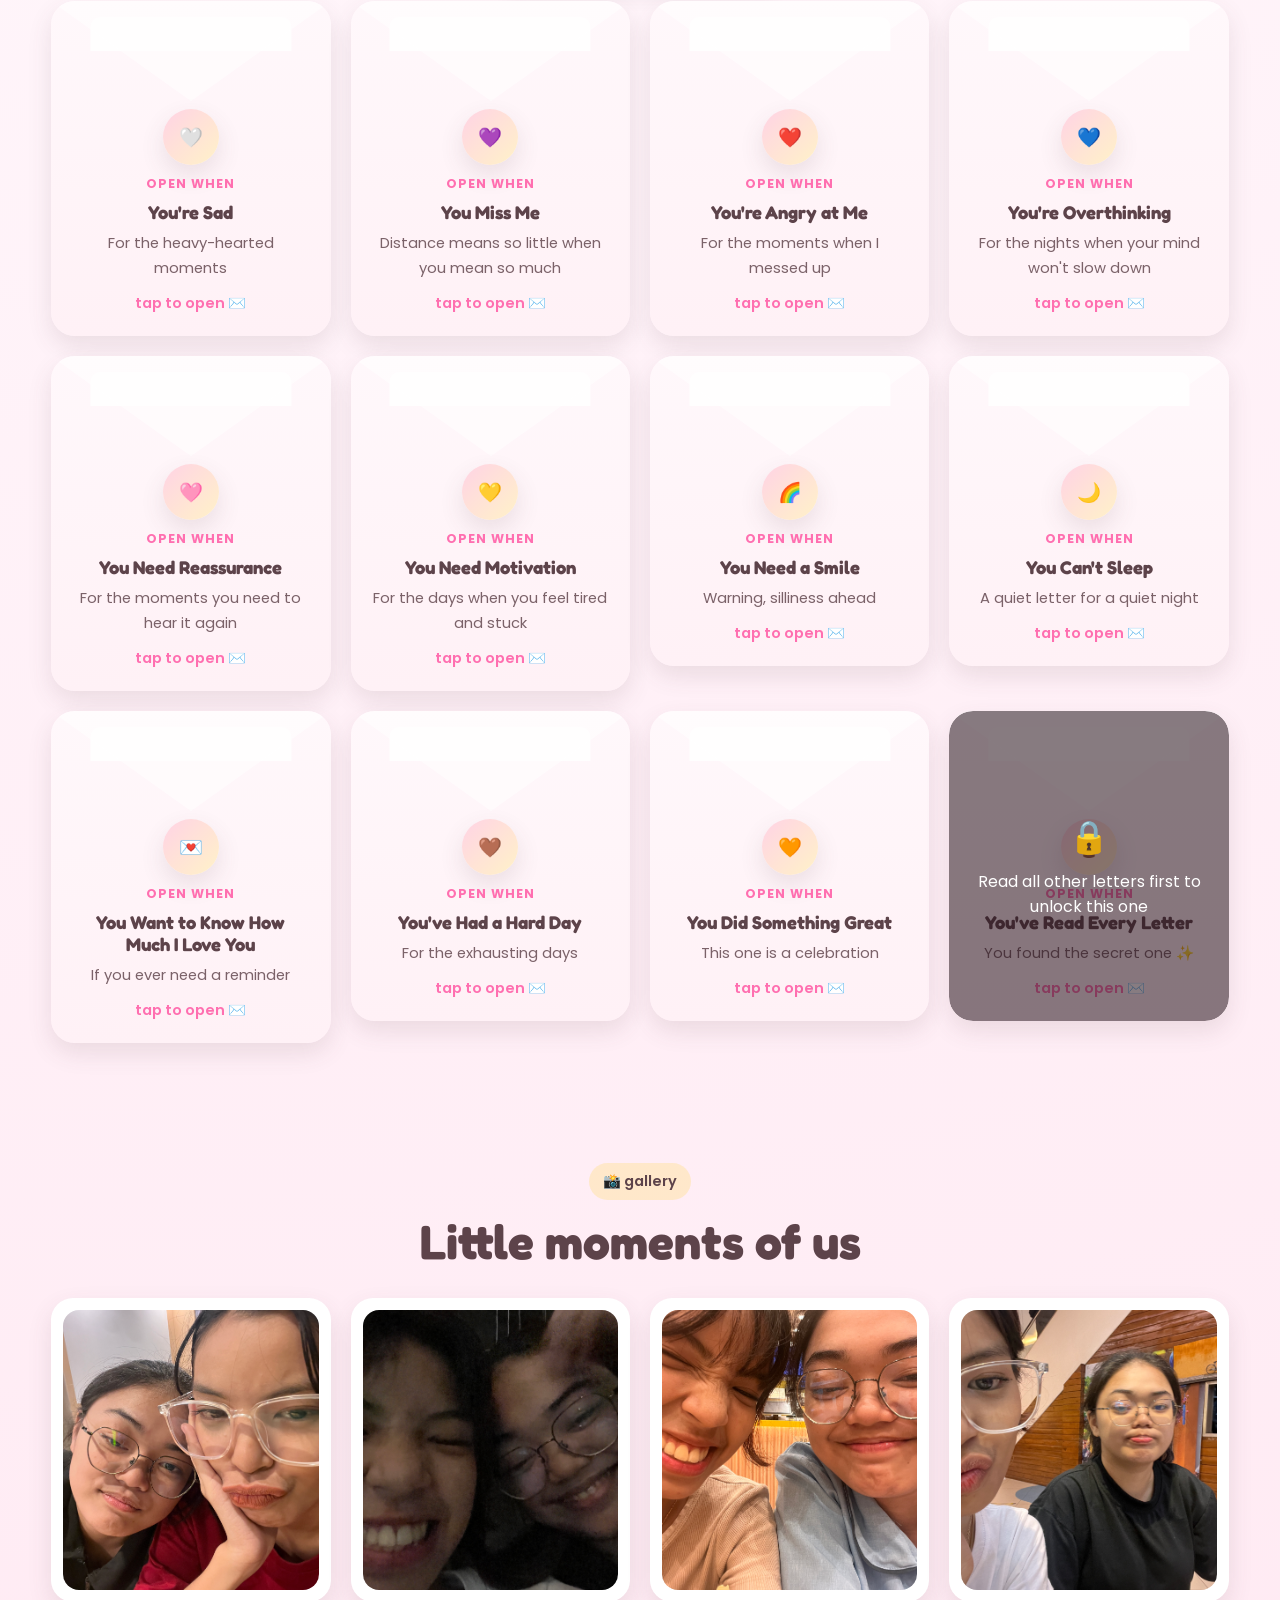
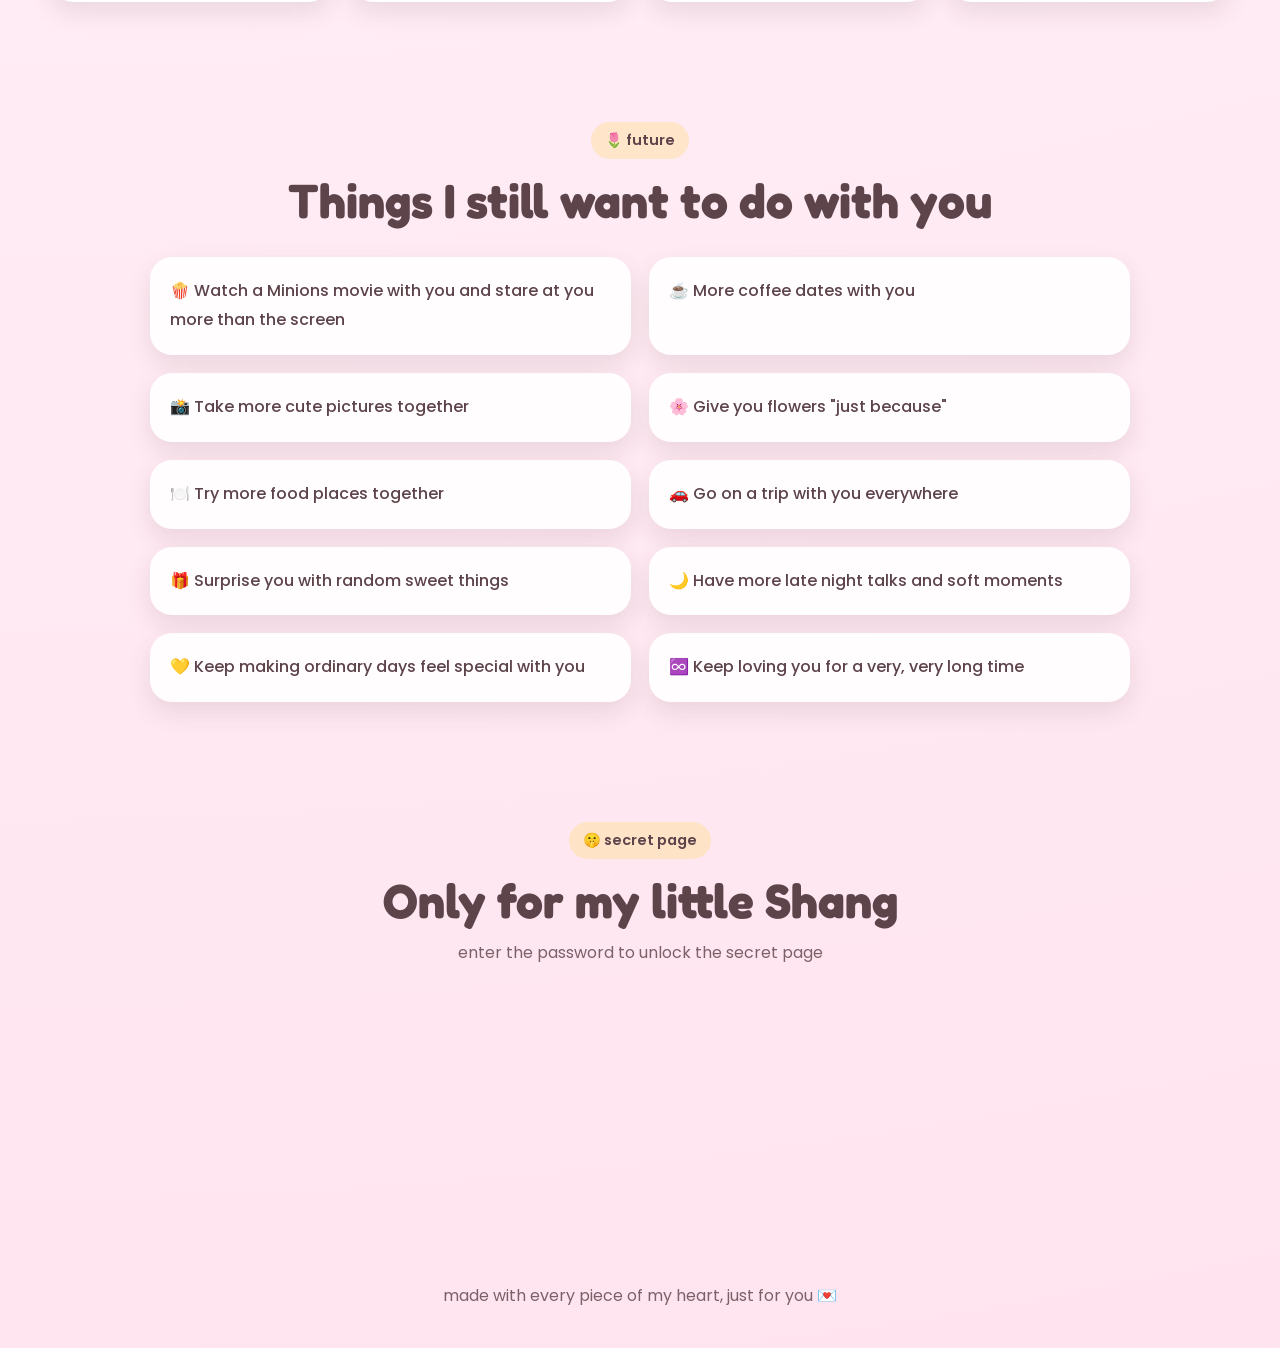
==== commit 16d8f11d: "Update index.html" ====
--- a/index.html
+++ b/index.html
@@ -94,7 +94,7 @@
 
     <div class="hero-right">
       <div class="hero-photo-card">
-        <img src="hero.jpg" alt="Shang and SC">
+        <img src="hero.JPG" alt="Shang and SC">
         <div class="sticker s1">my little shang 💖</div>
         <div class="sticker s2">banana approved 🍌</div>
       </div>
@@ -226,10 +226,10 @@
     </div>
 
     <div class="gallery-grid">
-      <div class="photo-card reveal"><img src="gallery1.jpg" alt="memory 1"></div>
-      <div class="photo-card reveal"><img src="gallery2.jpg" alt="memory 2"></div>
-      <div class="photo-card reveal"><img src="gallery3.jpg" alt="memory 3"></div>
-      <div class="photo-card reveal"><img src="gallery4.jpg" alt="memory 4"></div>
+      <div class="photo-card reveal"><img src="gallery1.JPG" alt="memory 1"></div>
+      <div class="photo-card reveal"><img src="gallery2.JPG" alt="memory 2"></div>
+      <div class="photo-card reveal"><img src="gallery3.JPG" alt="memory 3"></div>
+      <div class="photo-card reveal"><img src="gallery4.JPG" alt="memory 4"></div>
     </div>
   </section>
 
@@ -282,4 +282,4 @@
 
   <script src="script.js"></script>
 </body>
-</html>+</html>
